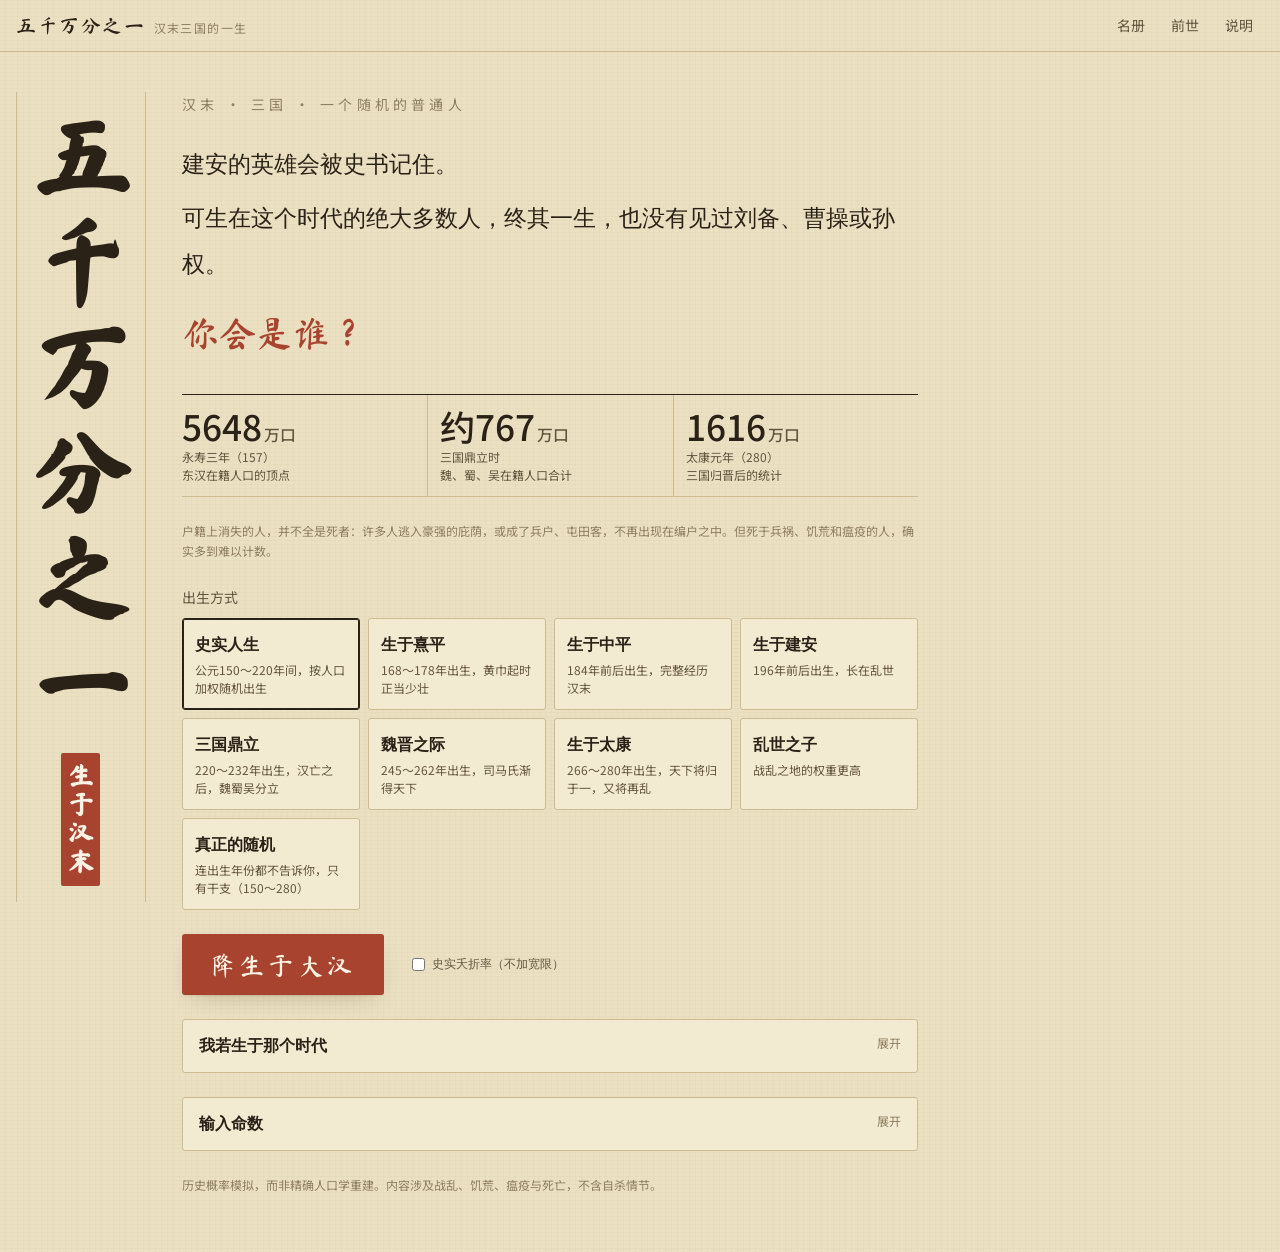
==== index.html @ 85d865e9 "Chronicle reads top-to-bottom with newest at the bottom and auto-follow; toggle for newest-on-top Co" ====
<!doctype html>
<html lang="zh-CN">
<head>
<meta charset="utf-8">
<meta name="viewport" content="width=device-width, initial-scale=1, viewport-fit=cover">
<title>五千万分之一</title>
<meta name="claude:viewport-fit-sides" content="cover">
<meta name="description" content="五千万分之一：随机降生为汉末三国时代的一个普通人，看完你的一生。">
<link rel="preconnect" href="https://fonts.googleapis.com">
<link rel="preconnect" href="https://fonts.gstatic.com" crossorigin>
<link rel="stylesheet" href="https://fonts.googleapis.com/css2?family=Ma+Shan+Zheng&family=Noto+Sans+SC:wght@400;500;700&family=Noto+Serif+SC:wght@400;600;700&display=swap">
<link rel="stylesheet" href="css/style.css">
</head>
<body>
<!--BODY-->
<header class="topbar">
  <div class="wrap">
    <button class="brand" id="btn-home" type="button">五千万分之一<small>汉末三国的一生</small></button>
    <nav class="nav" aria-label="页面">
      <button type="button" id="btn-codex">名册</button>
      <button type="button" id="btn-lives">前世</button>
      <button type="button" id="btn-about">说明</button>
    </nav>
  </div>
</header>

<main>
  <!-- 开篇 -->
  <section class="screen" id="intro">
    <div class="wrap hero">
      <h1 class="scroll-title">五千万分之一<span class="seal">生于汉末</span></h1>
      <div class="hero-body">
        <p class="kicker">汉末 · 三国 · 一个随机的普通人</p>
        <div class="lede">
          <p>建安的英雄会被史书记住。</p>
          <p>可生在这个时代的绝大多数人，终其一生，也没有见过刘备、曹操或孙权。</p>
          <p class="q">你会是谁？</p>
        </div>

        <div class="census" aria-label="户口记录">
          <div><b class="num">5648<small>万口</small></b><span>永寿三年（157）<br>东汉在籍人口的顶点</span></div>
          <div><b class="num">约767<small>万口</small></b><span>三国鼎立时<br>魏、蜀、吴在籍人口合计</span></div>
          <div><b class="num">1616<small>万口</small></b><span>太康元年（280）<br>三国归晋后的统计</span></div>
        </div>
        <p class="footnote">户籍上消失的人，并不全是死者：许多人逃入豪强的庇荫，或成了兵户、屯田客，不再出现在编户之中。但死于兵祸、饥荒和瘟疫的人，确实多到难以计数。</p>

        <fieldset class="modes" id="modes">
          <legend>出生方式</legend>
          <label class="mode"><input type="radio" name="mode" value="history" checked><b>史实人生</b><span>公元150～220年间，按人口加权随机出生</span></label>
          <label class="mode"><input type="radio" name="mode" value="xiping"><b>生于熹平</b><span>168～178年出生，黄巾起时正当少壮</span></label>
          <label class="mode"><input type="radio" name="mode" value="zhongping"><b>生于中平</b><span>184年前后出生，完整经历汉末</span></label>
          <label class="mode"><input type="radio" name="mode" value="jianan"><b>生于建安</b><span>196年前后出生，长在乱世</span></label>
          <label class="mode"><input type="radio" name="mode" value="sanguo"><b>三国鼎立</b><span>220～232年出生，汉亡之后，魏蜀吴分立</span></label>
          <label class="mode"><input type="radio" name="mode" value="weijin"><b>魏晋之际</b><span>245～262年出生，司马氏渐得天下</span></label>
          <label class="mode"><input type="radio" name="mode" value="taikang"><b>生于太康</b><span>266～280年出生，天下将归于一，又将再乱</span></label>
          <label class="mode"><input type="radio" name="mode" value="chaos"><b>乱世之子</b><span>战乱之地的权重更高</span></label>
          <label class="mode"><input type="radio" name="mode" value="blind"><b>真正的随机</b><span>连出生年份都不告诉你，只有干支（150～280）</span></label>
        </fieldset>

        <div class="actions">
          <button class="btn-seal" id="btn-born" type="button">降生于大汉</button>
          <span class="ledger-strip" id="intro-ledger"></span>
          <label class="focus-chk" title="不勾选时，你本人在幼年会多一些运气；同时辰的其他人、你的家人与统计数字仍按史实"><input type="checkbox" id="harsh"> 史实夭折率（不加宽限）</label>
        </div>

        <details class="panel" id="mirror">
          <summary>我若生于那个时代</summary>
          <div class="inner">
            <p class="footnote">填写你现代的出生条件，生成一个"东汉等价出生条件"。在东汉，能读书识字的人不足一成；家境与学历越高，越可能落在士族或县吏之家，但并无保证。</p>
            <form id="mirror-form" class="form-grid">
              <label class="field">性别
                <select id="m-sex"><option value="M">男</option><option value="F">女</option></select>
              </label>
              <label class="field">出生地区
                <select id="m-prov"></select>
              </label>
              <label class="field">家庭经济
                <select id="m-tier"><option value="0">困难</option><option value="1" selected>普通</option><option value="2">小康</option><option value="3">富裕</option></select>
              </label>
              <label class="field">受教育程度
                <select id="m-edu"><option value="none">未上学</option><option value="basic">初中及以下</option><option value="high">高中</option><option value="college" selected>大学</option><option value="grad">研究生</option></select>
              </label>
              <label class="field">想降生的年代
                <select id="m-era"><option value="history" selected>随史实（150～220）</option><option value="xiping">熹平（168～178）</option><option value="zhongping">中平（182～186）</option><option value="jianan">建安（194～198）</option><option value="sanguo">三国鼎立（220～232）</option><option value="weijin">魏晋之际（245～262）</option><option value="taikang">太康（266～280）</option></select>
              </label>
              <label class="field">现在的职业方向
                <select id="m-job"><option value="" selected>不填 / 学生</option><option value="army">军人、警察、保安</option><option value="civil">公务员、事业单位</option><option value="edu">教师、科研</option><option value="med">医护</option><option value="biz">经商、销售</option><option value="craft">工程、技术、手艺</option><option value="farm">农业、体力劳动</option><option value="art">文艺、设计</option></select>
              </label>
              <label class="field">性子
                <select id="m-temper"><option value="" selected>说不清</option><option value="out">外向、爱热闹</option><option value="in">内向、好静</option><option value="cau">谨慎、怕事</option><option value="bold">胆大、爱冒险</option></select>
              </label>
              <label class="field">身体
                <select id="m-body"><option value="12">结实，很少生病</option><option value="0" selected>一般</option><option value="-12">体弱多病</option></select>
              </label>
            </form>
            <p class="footnote">职业与性子只改变天资、性情的倾向和出身的权重；想去从军的，在东汉更容易落在兵户、或者成年后选择「投军从戎」。</p>
            <div class="actions"><button class="btn primary" id="btn-mirror" type="button">以此降生</button></div>
          </div>
        </details>

        <details class="panel" id="seed-panel">
          <summary>输入命数</summary>
          <div class="inner">
            <p class="footnote">每一世都有一个命数。同一命数，同样的出身；但你的选择不同，人生便会不同。</p>
            <div class="actions">
              <label class="field" style="flex:1 1 12rem">命数<input type="text" id="seed-input" placeholder="例如 H-1K3X9Q" autocomplete="off" spellcheck="false"></label>
              <button class="btn" id="btn-seed" type="button">按此命数降生</button>
            </div>
          </div>
        </details>

        <p class="footnote">历史概率模拟，而非精确人口学重建。内容涉及战乱、饥荒、瘟疫与死亡，不含自杀情节。</p>
      </div>
    </div>
  </section>

  <!-- 降生 -->
  <section class="screen" id="birth" hidden>
    <div class="wrap birth">
      <div class="birth-head" id="birth-main"></div>
      <div class="birth-side">
        <div>
          <h2 class="sect-title">初生<em>属性</em></h2>
          <div class="attrs" id="birth-attrs"></div>
        </div>
        <div>
          <h2 class="sect-title">同一时辰<em>另有三人降生</em></h2>
          <div class="comps" id="birth-comps"></div>
        </div>
        <div class="actions">
          <button class="btn-seal" id="btn-start" type="button">开始这一生</button>
          <div class="seg" role="radiogroup" aria-label="速度" id="speed-birth"></div>
        </div>
      </div>
    </div>
  </section>

  <!-- 人生 -->
  <section class="screen" id="life" hidden style="padding-top:0">
    <div class="hud">
      <div class="wrap">
        <div class="hud-row">
          <div class="hud-era"><b id="hud-era">—</b><span id="hud-sub"></span></div>
          <div class="hud-age"><span class="hud-name" id="hud-name"></span><b id="hud-age">0</b> 岁</div>
          <div class="hud-meta"><span id="hud-place"></span><span class="chip" id="hud-ctrl"><i></i><span></span></span><span class="num" id="hud-days"></span></div>
          <div class="controls">
            <button class="icon-btn" id="btn-play" type="button" aria-label="暂停"><svg viewBox="0 0 14 14" aria-hidden="true"><rect x="2" y="1" width="3.5" height="12"/><rect x="8.5" y="1" width="3.5" height="12"/></svg></button>
            <div class="seg" role="radiogroup" aria-label="速度" id="speed-hud"></div>
            <button class="btn" id="btn-skip" type="button">直接看结局</button>
          </div>
        </div>
        <div class="focus-row" id="focus-row">
          <label class="focus-sel" for="focus-select">眼下所重</label>
          <select id="focus-select"></select>
          <label class="focus-chk"><input type="checkbox" id="focus-auto" checked> 让系统决定</label>
          <p class="focus-why" id="focus-why"></p>
          <div class="focus-actions">
            <button class="btn" id="btn-spend" type="button">谋划与支用</button>
            <label class="focus-chk" title="开启后，每年按你的性情、眼下所重和家境，自动花掉一部分余财：添置、读书、交游、置产、打点仕途……"><input type="checkbox" id="auto-spend"> 自动支用</label>
            <label class="focus-chk" title="开启后，逃难、婚事、借债等大事也由系统替你决定"><input type="checkbox" id="auto-choice"> 大事也交给命运</label>
          </div>
        </div>
        <div class="season" id="season" aria-hidden="true"><span>春</span><span>夏</span><span>秋</span><span>冬</span></div>
      </div>
    </div>
    <div class="wrap">
      <div class="ticker" id="ticker"><b>史书上的这一年</b><p></p></div>
      <div class="tabs" role="tablist" id="tabs">
        <button type="button" role="tab" data-tab="chron" aria-selected="true">编年</button>
        <button type="button" role="tab" data-tab="reg" aria-selected="false">户籍</button>
        <button type="button" role="tab" data-tab="side" aria-selected="false">舆图</button>
        <button type="button" role="tab" data-tab="hanji" aria-selected="false">汉纪</button>
      </div>
      <div class="life-grid" id="life-grid" data-tab="chron">
        <aside class="pane reg" aria-label="户籍">
          <div>
            <h2 class="sect-title">户籍<em>按虚岁</em></h2>
            <div class="slips" id="slips"></div>
            <p class="slip-note">大男、大女：十五岁以上；使男、使女：七至十四岁；未使：七岁以下。仿走马楼吴简户籍格式。</p>
          </div>
          <div>
            <h2 class="sect-title">属性</h2>
            <div class="attrs" id="attrs"></div>
          </div>
          <dl class="status" id="status"></dl>
          <div>
            <h2 class="sect-title">此地法令<em id="laws-ruler"></em></h2>
            <ul class="laws" id="laws"></ul>
          </div>
          <div>
            <h2 class="sect-title">家计<em id="eco-head"></em></h2>
            <dl class="status eco" id="eco"></dl>
            <details class="eco-more"><summary>详情</summary><div id="eco-detail"></div></details>
          </div>
          <div>
            <h2 class="sect-title">亲人</h2>
            <ul class="family" id="family"></ul>
          </div>
          <div>
            <h2 class="sect-title">故交</h2>
            <ul class="family" id="friends"></ul>
          </div>
        </aside>
        <section class="pane chron-pane" aria-label="编年">
          <div class="chron-tools"><span>编年</span><button type="button" class="ghost" id="chron-order" title="切换编年的排列方向">最新在下 ⇅</button></div>
          <div class="chron" id="chron" aria-live="polite"></div>
        </section>
        <aside class="pane side" aria-label="舆图">
          <div>
            <h2 class="sect-title">舆图<em id="map-year"></em></h2>
            <div class="map-wrap" id="map-wrap"></div>
            <div class="legend" id="map-legend"></div>
            <p class="pop-note" id="pop-note"></p>
          </div>
          <div>
            <h2 class="sect-title">本郡情形<em id="reg-name"></em></h2>
            <dl class="status reg" id="reg"></dl>
            <p class="reg-note" id="reg-note"></p>
          </div>
          <div>
            <h2 class="sect-title">同一时辰降生的另外三人</h2>
            <div class="comps" id="comps"></div>
          </div>
        </aside>
      </div>
      <section class="hanji" id="hanji" aria-label="汉纪">
        <h2 class="sect-title">汉纪<em>一格一年</em></h2>
        <div class="hanji-scroll" id="hanji-scroll"></div>
        <div class="legend" id="hanji-legend"></div>
        <p class="hj-tip" id="hanji-tip"></p>
      </section>
    </div>
  </section>

  <!-- 终章 -->
  <section class="screen" id="end" hidden>
    <div class="wrap">
      <div class="end-grid">
        <div class="end-main" style="display:flex;flex-direction:column;gap:var(--s-5);min-width:0">
          <div class="stele" id="stele"></div>
          <div class="achs" id="achs"></div>
          <div class="afterword" id="afterword"></div>
          <div>
            <h2 class="sect-title">一生所历</h2>
            <div class="tiles" id="end-tiles"></div>
          </div>
          <div id="end-echo-wrap" hidden>
            <h2 class="sect-title">人生的回响<em>年轻时的选择，多年后回来找你</em></h2>
            <ul class="echoes" id="end-echo"></ul>
          </div>
          <div>
            <h2 class="sect-title">家人<em id="family-sum"></em></h2>
            <div class="lineage" id="lineage"></div>
            <div class="end-family" id="end-family"></div>
          </div>
          <div>
            <h2 class="sect-title">故交<em id="friends-sum"></em></h2>
            <div class="end-family" id="end-friends"></div>
          </div>
          <div>
            <h2 class="sect-title">与你同一时辰降生的人</h2>
            <div class="comps" id="end-comps"></div>
          </div>
        </div>
        <div class="end-side">
          <p class="verdict" id="verdict"></p>
          <div>
            <h2 class="sect-title">生存曲线<em>每个年龄仍然活着的比例</em></h2>
            <div class="key"><span><i class="han"></i>生于汉末（本模拟）</span><span><i class="mod"></i>现代中国（近似参考）</span></div>
            <div class="chart-box" id="surv"></div>
            <details><summary class="footnote">查看数据</summary><div id="surv-table"></div></details>
          </div>
          <div>
            <h2 class="sect-title">同时代的人死于什么</h2>
            <div class="causes" id="causes"></div>
          </div>
        </div>
      </div>
      <section class="hanji" id="end-hanji-wrap">
        <h2 class="sect-title">汉纪<em>一格一年</em></h2>
        <div class="hanji-scroll" id="end-hanji"></div>
        <div class="legend" id="end-hanji-legend"></div>
        <p class="hj-tip" id="end-hanji-tip"></p>
      </section>
      <div class="end-actions">
        <button class="btn-seal" id="btn-again" type="button">再入轮回</button>
        <button class="btn primary" id="btn-heir" type="button" hidden>以子孙之身继续</button>
        <button class="btn" id="btn-copy" type="button">复制墓志</button>
        <button class="btn" id="btn-back" type="button">回到开篇</button>
        <span class="seed-code" id="seed-code"></span>
      </div>
      <details class="panel full-chron" id="full-chron">
        <summary>完整编年</summary>
        <div class="inner"><div class="chron" id="end-chron"></div></div>
      </details>
    </div>
  </section>
</main>

<dialog id="dlg-codex" aria-labelledby="codex-h">
  <div class="dlg-head"><h2 id="codex-h">名册</h2><button class="ghost" type="button" data-close>关闭</button></div>
  <div class="dlg-body"><p class="footnote" id="codex-sum"></p><div class="codex" id="codex"></div></div>
</dialog>
<dialog id="dlg-lives" aria-labelledby="lives-h">
  <div class="dlg-head"><h2 id="lives-h">前世</h2><button class="ghost" type="button" data-close>关闭</button></div>
  <div class="dlg-body"><p class="footnote" id="lives-sum"></p><ul class="lives" id="lives"></ul></div>
</dialog>
<dialog id="dlg-spend" aria-labelledby="spend-h">
  <div class="dlg-head"><h2 id="spend-h">谋划与支用</h2><button class="ghost" type="button" data-close>关闭</button></div>
  <div class="dlg-body"><p class="spend-room" id="spend-room"></p><div id="spend-list"></div><p class="footnote">口粮、衣物、赋税这些必要的开销每年自动结算；这里只能动用结余下来的钱。价格以"钱值"计：钱币、布帛、谷物折算成钱后的总数。</p></div>
</dialog>
<dialog id="dlg-about" aria-labelledby="about-h">
  <div class="dlg-head"><h2 id="about-h">说明</h2><button class="ghost" type="button" data-close>关闭</button></div>
  <div class="dlg-body">
    <p>你会随机降生为东汉末年到西晋末年之间的一个普通人，模拟的年代写到公元 350 年为止。出生地按《续汉书·郡国志》所载各郡人口加权抽取，再随战乱、逃亡与迁徙逐年修正；身份阶层、家境、亲属和寿命都按概率生成。</p>
    <p>历史事件不是剧情，而是"天气"：它们按年份和地区改变战乱、饥荒、疫病、迁徙与征兵的风险。远方的大事，往往要过一两年才以传闻的形式传到你耳中。</p>
    <p>偶尔你需要做出选择：逃难还是留守，应募还是回家，答应还是再等等。选择会改变概率，但不会决定结果。历史人物会出现，但概率很低；出身越高、做了官、识字或有名声的人，越可能遇见他们，有些人物也只有士人才见得到。</p>
    <p>五项属性：体魄（疾病、饥荒、战争中的存活）、家业（土地、粮食、抗风险）、才学（识字、入仕）、人望（宗族、乡里、婚姻）、名声（中年后才可能出现）。此外还有看不见的性情与天资：幼时的一两个瞬间会悄悄塑造它们，天资要靠日后的行为才会显露。</p>
    <p>「眼下所重」是这个人这一阶段把心力放在哪里。默认由系统按年龄、性情、家境、身份、眼前的难处和过去的习惯来判断；你可以拨一下方向，但人不一定全听你的。</p>
    <p>家计每年自动结算：田收、纺织、佣作、俸禄，减去口粮、衣物、盐铁、赋税（汉之算赋口钱更赋、曹魏户调、西晋户调式），剩下的才是"岁余"。入不敷出就动用积蓄，积蓄用尽就欠债；债务压身时，才会让你做真正的大决定。家产、家中余财和你自己的私蓄是分开的——成了户主，才能动用家里的钱。</p>
    <p>出身决定了一个人能走多远：世家大族的子弟有门第、联姻和门生故吏，也要在董卓、袁曹、高平陵这样的关头站队；寒门的天资，往往只换得一个书佐、一个匠籍。女子不能出仕从军，多半不得读书，要面对婆家、"七出"和守寡后的田产。南方多稻、多瘴疠、信巫鬼，北方多粟麦、多兵祸、近胡骑。</p>
    <p>汉末大约每三四个孩子里，就有一个活不过五岁。为了让你能看到一生，默认给你本人在幼年留了些"宽限"；你的兄弟姐妹、子女、同一时辰降生的其他人和结局里的统计，仍按史实。想体验原本的残酷，可以在开篇勾选"史实夭折率"。</p>
    <p><b>这是历史概率模拟，而非精确人口学重建。</b>三国时代没有完整的人口统计，许多数值是依据史料所作的估计。</p>
    <ul class="sources">
      <li>《后汉书》《续汉书·郡国志》（永和五年郡国户口）</li>
      <li>《三国志》及裴松之注</li>
      <li>《晋书》（地理志、食货志、宣帝纪等）</li>
      <li>长沙走马楼三国吴简（户籍简格式）</li>
      <li>葛剑雄《中国人口史》等现代研究（人口估算的数量级）</li>
    </ul>
    <p class="footnote">记录（前世与名册）只保存在你的浏览器里。</p>
  </div>
</dialog>
<!--/BODY-->
<script src="js/data.js"></script>
<script src="js/history.js"></script>
<script src="js/choices.js"></script>
<script src="js/hardship.js"></script>
<script src="js/laws.js"></script>
<script src="js/region.js"></script>
<script src="js/engine.js"></script>
<script src="js/ui.js"></script>
</body>
</html>
---- css/style.css ----
/* 五千万分之一
 * 版式：开篇为竖排卷轴标题；人生页为"户籍简 | 编年 | 舆图"三栏，下接"汉纪·一格一年"；窄屏改为分页签。
 */
:root {
  /* 帛书昏黄（浅色） */
  --silk: #ebe0c2;
  --silk-2: #f3ead2;
  --silk-3: #e2d5b2;
  --ink: #2b2217;
  --ink-2: #63553f;
  --ink-3: #8f7f62;
  --rule: #cdbb92;
  --cinnabar: #a8432f;
  --cinnabar-ink: #fbf3e4;
  --azurite: #2b62a8;
  --bamboo: #d8c189;
  --bamboo-edge: #b39857;
  --bamboo-ink: #2a2014;
  --f-han: #c08a1e;
  --f-wei: #2b62a8;
  --f-shu: #1f8a6a;
  --f-wu: #c4502a;
  --f-jin: #7a52b0;
  --f-other: #8c7a5c;
  --c-normal: #cfbd90;
  --c-hard: #7d6c50;
  --shadow: 0 1px 0 rgba(60, 40, 10, .08), 0 8px 24px -12px rgba(60, 40, 10, .35);

  --font-display: "Ma Shan Zheng", "STKaiti", "KaiTi", "Kaiti SC", serif;
  --font-body: "Noto Serif SC", "Songti SC", "STSong", "SimSun", serif;
  --font-ui: "Noto Sans SC", "PingFang SC", "Microsoft YaHei", sans-serif;

  --s-1: 4px; --s-2: 8px; --s-3: 12px; --s-4: 16px; --s-5: 24px; --s-6: 36px; --s-7: 56px;
  --t-xs: .75rem; --t-sm: .875rem; --t-md: 1rem; --t-lg: 1.25rem; --t-xl: 1.75rem; --t-2xl: 2.5rem; --t-3xl: 4rem;
}
@media (prefers-color-scheme: dark) {
  :root:not([data-theme="light"]) {
    --silk: #16120d; --silk-2: #201a13; --silk-3: #2a2219; --ink: #ece2c8; --ink-2: #b3a486; --ink-3: #847659; --rule: #3d3226;
    --cinnabar: #d0664a; --cinnabar-ink: #1a0f0a; --azurite: #5a88cc; --bamboo: #bea873; --bamboo-edge: #8a7243; --bamboo-ink: #22190e;
    --f-han: #b88a2c; --f-wei: #4c7cc2; --f-shu: #2c9272; --f-wu: #c95a38; --f-jin: #8a6bc4; --f-other: #7d705c;
    --c-normal: #4a3e2d; --c-hard: #9c8a68; --shadow: 0 1px 0 rgba(0, 0, 0, .3), 0 10px 30px -14px rgba(0, 0, 0, .8);
    color-scheme: dark;
  }
}
:root[data-theme="dark"] {
  --silk: #16120d; --silk-2: #201a13; --silk-3: #2a2219; --ink: #ece2c8; --ink-2: #b3a486; --ink-3: #847659; --rule: #3d3226;
  --cinnabar: #d0664a; --cinnabar-ink: #1a0f0a; --azurite: #5a88cc; --bamboo: #bea873; --bamboo-edge: #8a7243; --bamboo-ink: #22190e;
  --f-han: #b88a2c; --f-wei: #4c7cc2; --f-shu: #2c9272; --f-wu: #c95a38; --f-jin: #8a6bc4; --f-other: #7d705c;
  --c-normal: #4a3e2d; --c-hard: #9c8a68; --shadow: 0 1px 0 rgba(0, 0, 0, .3), 0 10px 30px -14px rgba(0, 0, 0, .8);
  color-scheme: dark;
}

* { box-sizing: border-box; }
html, body { min-height: 100%; }
body {
  margin: 0;
  background: var(--silk);
  color: var(--ink);
  font-family: var(--font-body);
  font-size: var(--t-md);
  line-height: 1.75;
  -webkit-font-smoothing: antialiased;
  background-image:
    repeating-linear-gradient(0deg, transparent 0 3px, color-mix(in srgb, var(--ink) 2.5%, transparent) 3px 4px),
    repeating-linear-gradient(90deg, transparent 0 5px, color-mix(in srgb, var(--ink) 1.8%, transparent) 5px 6px);
}
button, input, select { font: inherit; color: inherit; }
button { cursor: pointer; }
:focus-visible { outline: 2px solid var(--azurite); outline-offset: 2px; }
h1, h2, h3 { text-wrap: balance; font-weight: 700; margin: 0; }
p { margin: 0; }
.num { font-variant-numeric: tabular-nums; font-family: var(--font-ui); }

.wrap {
  max-width: 1480px; margin: 0 auto;
  padding-left: max(16px, env(safe-area-inset-left, 0px));
  padding-right: max(16px, env(safe-area-inset-right, 0px));
}

/* ---------- 顶栏 ---------- */
.topbar { border-bottom: 1px solid var(--rule); }
.topbar .wrap { display: flex; align-items: center; justify-content: space-between; gap: var(--s-3); padding-block: var(--s-2); flex-wrap: wrap; }
.brand { font-family: var(--font-display); font-size: var(--t-lg); letter-spacing: .08em; background: none; border: 0; padding: 0; }
.brand small { font-family: var(--font-ui); font-size: var(--t-xs); color: var(--ink-3); letter-spacing: .12em; margin-left: var(--s-2); }
.nav { display: flex; gap: var(--s-1); flex-wrap: wrap; }
.nav button, .ghost {
  font-family: var(--font-ui); font-size: var(--t-sm); background: none; border: 1px solid transparent; border-radius: 3px; padding: 4px 10px; color: var(--ink-2);
}
.nav button:hover, .ghost:hover { border-color: var(--rule); color: var(--ink); }

.screen { padding-block: var(--s-5) var(--s-7); }

/* ---------- 开篇 ---------- */
.hero { display: grid; grid-template-columns: auto minmax(0, 1fr); gap: var(--s-6); align-items: start; padding-top: var(--s-4); }
.scroll-title {
  writing-mode: vertical-rl; font-family: var(--font-display); font-size: clamp(3rem, 9vw, 6.2rem); line-height: 1.05; letter-spacing: .06em;
  padding: var(--s-4) var(--s-3); border-left: 1px solid var(--rule); border-right: 1px solid var(--rule); color: var(--ink); margin: 0;
}
.scroll-title .seal { display: inline-block; writing-mode: vertical-rl; font-size: .26em; line-height: 1.2; background: var(--cinnabar); color: var(--cinnabar-ink); padding: .35em .15em; margin-top: .6em; border-radius: 2px; letter-spacing: .1em; }
.hero-body { display: flex; flex-direction: column; gap: var(--s-5); min-width: 0; max-width: 46rem; }
.kicker { font-family: var(--font-ui); font-size: var(--t-sm); letter-spacing: .3em; color: var(--ink-3); }
.lede { font-size: clamp(1.15rem, 2.4vw, 1.45rem); line-height: 2; }
.lede p + p { margin-top: var(--s-2); }
.lede .q { font-family: var(--font-display); font-size: 1.6em; color: var(--cinnabar); }

.census { display: grid; grid-template-columns: repeat(3, minmax(0, 1fr)); gap: 0; border-top: 1px solid var(--ink); border-bottom: 1px solid var(--rule); }
.census div { padding: var(--s-3) var(--s-3) var(--s-3) 0; display: flex; flex-direction: column; gap: 2px; }
.census div + div { padding-left: var(--s-3); border-left: 1px solid var(--rule); }
.census b { font-family: var(--font-ui); font-size: clamp(1.5rem, 3.6vw, 2.2rem); font-weight: 500; font-variant-numeric: tabular-nums; line-height: 1.1; }
.census b small { font-size: .45em; margin-left: 2px; color: var(--ink-2); }
.census span { font-size: var(--t-xs); color: var(--ink-2); font-family: var(--font-ui); line-height: 1.5; }
.footnote { font-size: var(--t-xs); color: var(--ink-3); font-family: var(--font-ui); line-height: 1.7; }

.modes { display: grid; grid-template-columns: repeat(auto-fit, minmax(9.5rem, 1fr)); gap: var(--s-2); border: 0; padding: 0; margin: 0; }
.modes legend { font-family: var(--font-ui); font-size: var(--t-sm); color: var(--ink-2); margin-bottom: var(--s-2); padding: 0; }
.mode { position: relative; display: flex; flex-direction: column; gap: 2px; padding: var(--s-3); border: 1px solid var(--rule); border-radius: 3px; background: var(--silk-2); cursor: pointer; min-width: 0; }
.mode input { position: absolute; opacity: 0; pointer-events: none; }
.mode b { font-size: var(--t-md); }
.mode span { font-size: var(--t-xs); color: var(--ink-2); font-family: var(--font-ui); line-height: 1.5; }
.mode:has(input:checked) { border-color: var(--ink); box-shadow: inset 0 0 0 1px var(--ink); }
.mode:has(input:focus-visible) { outline: 2px solid var(--azurite); outline-offset: 2px; }

.actions { display: flex; flex-wrap: wrap; gap: var(--s-3); align-items: center; }
.btn-seal {
  font-family: var(--font-display); font-size: 1.6rem; letter-spacing: .12em; padding: .35em 1.1em .3em; border: 0; border-radius: 3px;
  background: var(--cinnabar); color: var(--cinnabar-ink); box-shadow: var(--shadow); transition: transform .15s ease;
}
.btn-seal:hover { transform: translateY(-1px); }
.btn-seal:active { transform: translateY(1px); }
.btn { font-family: var(--font-ui); font-size: var(--t-sm); padding: 6px 14px; border: 1px solid var(--ink-2); border-radius: 3px; background: var(--silk-2); }
.btn:hover { background: var(--silk-3); }
.btn.primary { background: var(--ink); color: var(--silk); border-color: var(--ink); }

details.panel { border: 1px solid var(--rule); border-radius: 3px; background: var(--silk-2); }
details.panel > summary { cursor: pointer; padding: var(--s-3) var(--s-4); font-weight: 600; list-style: none; display: flex; justify-content: space-between; gap: var(--s-3); }
details.panel > summary::-webkit-details-marker { display: none; }
details.panel > summary::after { content: "展开"; font-family: var(--font-ui); font-size: var(--t-xs); color: var(--ink-3); font-weight: 400; }
details.panel[open] > summary::after { content: "收起"; }
details.panel > .inner { padding: 0 var(--s-4) var(--s-4); display: flex; flex-direction: column; gap: var(--s-3); }
.form-grid { display: grid; grid-template-columns: repeat(auto-fit, minmax(11rem, 1fr)); gap: var(--s-3); }
.field { display: flex; flex-direction: column; gap: 4px; font-family: var(--font-ui); font-size: var(--t-sm); color: var(--ink-2); min-width: 0; }
.field select, .field input[type="text"] { padding: 6px 8px; border: 1px solid var(--rule); border-radius: 3px; background: var(--silk); color: var(--ink); min-width: 0; }
.seg { display: inline-flex; border: 1px solid var(--rule); border-radius: 3px; overflow: hidden; }
.seg label, .seg button { padding: 4px 12px; font-family: var(--font-ui); font-size: var(--t-sm); cursor: pointer; background: none; border: 0; color: var(--ink-2); }
.seg label + label, .seg button + button { border-left: 1px solid var(--rule); }
.seg input { position: absolute; opacity: 0; pointer-events: none; }
.seg label:has(input:checked), .seg button[aria-pressed="true"] { background: var(--ink); color: var(--silk); }
.seg label:has(input:focus-visible) { outline: 2px solid var(--azurite); }

.ledger-strip { display: flex; flex-wrap: wrap; gap: var(--s-2) var(--s-4); font-family: var(--font-ui); font-size: var(--t-sm); color: var(--ink-2); }
.ledger-strip b { color: var(--ink); font-weight: 500; }

/* ---------- 降生卡 ---------- */
.birth { display: grid; grid-template-columns: minmax(0, 1.3fr) minmax(0, 1fr); gap: var(--s-6); align-items: start; }
.birth-head { display: flex; flex-direction: column; gap: var(--s-2); }
.era-big { font-family: var(--font-display); font-size: clamp(2.2rem, 6vw, 3.6rem); line-height: 1.1; }
.era-big small { font-family: var(--font-ui); font-size: .38em; color: var(--ink-2); margin-left: .4em; letter-spacing: .05em; }
.born-line { font-size: var(--t-xl); }
.facts { display: grid; grid-template-columns: auto minmax(0, 1fr); gap: 6px var(--s-4); margin: var(--s-4) 0 0; border-top: 1px solid var(--ink); padding-top: var(--s-3); }
.facts dt { font-family: var(--font-ui); font-size: var(--t-sm); color: var(--ink-2); letter-spacing: .1em; }
.facts dd { margin: 0; min-width: 0; }
.countdown { margin-top: var(--s-4); font-size: var(--t-lg); border-left: 3px solid var(--cinnabar); padding-left: var(--s-3); }
.mirror-note { font-size: var(--t-sm); color: var(--ink-2); background: var(--silk-2); border: 1px dashed var(--rule); padding: var(--s-3); border-radius: 3px; }
.fam-note { font-size: var(--t-sm); color: var(--ink-2); line-height: 1.75; margin: var(--s-3) 0; padding-left: var(--s-3); border-left: 2px solid var(--rule); }
.fam-note span { display: block; margin-top: 2px; color: var(--ink-3, var(--ink-2)); }
.birth-side { display: flex; flex-direction: column; gap: var(--s-4); min-width: 0; }
.sect-title { font-family: var(--font-ui); font-size: var(--t-xs); letter-spacing: .3em; color: var(--ink-3); border-bottom: 1px solid var(--rule); padding-bottom: 4px; display: flex; justify-content: space-between; gap: var(--s-2); }
.sect-title em { font-style: normal; letter-spacing: 0; }

/* 属性 */
.attrs { display: flex; flex-direction: column; gap: 6px; }
.attr { display: grid; grid-template-columns: 2.6em minmax(0, 1fr) 2.2em; gap: var(--s-2); align-items: center; font-family: var(--font-ui); font-size: var(--t-sm); }
.attr span:first-child { color: var(--ink-2); }
.bar { height: 6px; background: var(--silk-3); border-radius: 3px; overflow: hidden; position: relative; }
.bar i { position: absolute; inset: 0 auto 0 0; background: var(--ink-2); border-radius: 3px; transition: width .6s ease; }
.attr .v { text-align: right; font-variant-numeric: tabular-nums; }
.attr-note { font-family: var(--font-ui); font-size: var(--t-xs); color: var(--ink-3); }

/* ---------- 人生页 ---------- */
.hud {
  position: sticky; top: env(safe-area-inset-top, 0px); z-index: 5; background: var(--silk);
  border-bottom: 1px solid var(--ink); padding-block: var(--s-2);
}
.hud-row { display: flex; flex-wrap: wrap; align-items: center; gap: var(--s-2) var(--s-5); }
.hud-era { display: flex; align-items: baseline; gap: var(--s-2); min-width: 0; }
.hud-era b { font-family: var(--font-display); font-size: clamp(1.6rem, 4vw, 2.3rem); line-height: 1; font-weight: 400; }
.hud-era span { font-family: var(--font-ui); font-size: var(--t-sm); color: var(--ink-2); }
.hud-age { font-family: var(--font-ui); }
.hud-age b { font-size: var(--t-xl); font-weight: 500; font-variant-numeric: tabular-nums; }
.hud-meta { display: flex; flex-wrap: wrap; gap: var(--s-1) var(--s-3); font-family: var(--font-ui); font-size: var(--t-sm); color: var(--ink-2); align-items: center; }
.chip { display: inline-flex; align-items: center; gap: 6px; padding: 1px 8px 1px 6px; border: 1px solid var(--rule); border-radius: 999px; font-family: var(--font-ui); font-size: var(--t-xs); color: var(--ink); background: var(--silk-2); white-space: nowrap; }
.chip i { width: 8px; height: 8px; border-radius: 2px; background: var(--f-other); }
.g-han { --g: var(--f-han); } .g-wei { --g: var(--f-wei); } .g-shu { --g: var(--f-shu); } .g-wu { --g: var(--f-wu); } .g-jin { --g: var(--f-jin); } .g-other { --g: var(--f-other); }
.chip[class*="g-"] i { background: var(--g); }
.controls { margin-left: auto; display: flex; gap: var(--s-2); align-items: center; flex-wrap: wrap; }
.icon-btn { width: 34px; height: 30px; display: inline-grid; place-items: center; border: 1px solid var(--ink-2); border-radius: 3px; background: var(--silk-2); }
.icon-btn svg { width: 14px; height: 14px; fill: var(--ink); }
.season { display: grid; grid-template-columns: repeat(4, 1fr); gap: 3px; margin-top: var(--s-2); }
.season span { position: relative; height: 18px; font-family: var(--font-ui); font-size: 11px; color: var(--ink-3); border-top: 2px solid var(--rule); padding-top: 1px; }
.season span::before { content: ""; position: absolute; left: 0; top: -2px; height: 2px; width: var(--p, 0%); background: var(--ink); }
.season span.on { color: var(--ink); }
.ticker { display: flex; gap: var(--s-3); padding-block: var(--s-2); border-bottom: 1px solid var(--rule); font-size: var(--t-sm); color: var(--ink-2); min-height: 2.6em; align-items: baseline; }
.ticker b { font-family: var(--font-ui); font-size: var(--t-xs); letter-spacing: .2em; color: var(--ink-3); white-space: nowrap; font-weight: 500; }
.ticker p { min-width: 0; }

.tabs { display: none; }
.life-grid { display: grid; grid-template-columns: 15.5rem minmax(0, 1fr) 19.5rem; gap: var(--s-5); padding-top: var(--s-4); align-items: start; }
.pane { min-width: 0; display: flex; flex-direction: column; gap: var(--s-5); }
.pane.reg > div, .pane.side > div { min-width: 0; }
.slips.tribal::before, .slips.tribal::after { display: none; }
.pane.side, .pane.reg { position: sticky; top: calc(env(safe-area-inset-top, 0px) + 12rem); max-height: calc(100vh - 13rem); overflow: auto; scrollbar-width: thin; padding-bottom: var(--s-3); }

/* 户籍简 */
.slips { display: flex; flex-direction: row-reverse; gap: 5px; overflow-x: auto; padding: 10px 2px 12px; position: relative; justify-content: flex-start; }
.slips::before, .slips::after { content: ""; position: absolute; left: 0; right: 0; height: 2px; background: color-mix(in srgb, var(--bamboo-edge) 70%, var(--ink)); opacity: .55; }
.slips::before { top: 34px; } .slips::after { bottom: 40px; }
.slip {
  writing-mode: vertical-rl; flex: 0 0 auto; width: 30px; min-height: 13.5rem; padding: 10px 0; text-align: start;
  background: linear-gradient(90deg, var(--bamboo-edge), var(--bamboo) 18%, var(--bamboo) 82%, var(--bamboo-edge));
  color: var(--bamboo-ink); font-family: var(--font-body); font-size: 13px; line-height: 30px; letter-spacing: .08em; border-radius: 2px; position: relative;
}
.slip.me::after { content: ""; position: absolute; left: 50%; bottom: 6px; width: 7px; height: 7px; margin-left: -3.5px; background: var(--cinnabar); border-radius: 1px; }
.slip-note { font-family: var(--font-ui); font-size: var(--t-xs); color: var(--ink-3); line-height: 1.6; }
.tribal-note { padding: var(--s-3); border: 1px dashed var(--rule); font-size: var(--t-sm); color: var(--ink-2); border-radius: 3px; }

.status { display: grid; grid-template-columns: auto minmax(0, 1fr); gap: 2px var(--s-3); font-family: var(--font-ui); font-size: var(--t-sm); }
.status dt { color: var(--ink-3); }
.status dd { margin: 0; }
.family { list-style: none; margin: 0; padding: 0; display: flex; flex-direction: column; font-family: var(--font-ui); font-size: var(--t-sm); }
.family li { display: grid; grid-template-columns: 3.2em minmax(0, 1fr) auto; gap: var(--s-2); padding: 4px 0; border-bottom: 1px dotted var(--rule); }
.family li .r { color: var(--ink-3); }
.family li.dead { color: var(--ink-3); }
.family li.dead .n { text-decoration: line-through; text-decoration-color: var(--cinnabar); }
.family li .s { font-size: var(--t-xs); color: var(--ink-3); text-align: right; white-space: nowrap; }
.family li.dead .s { color: var(--cinnabar); }

/* 编年 */
.chron-pane { background: var(--silk-2); border: 1px solid var(--rule); border-radius: 4px; padding: var(--s-4) var(--s-5) var(--s-5); box-shadow: var(--shadow); }
.chron { display: flex; flex-direction: column; gap: 0; min-width: 0; }
/* 编年自成一个滚动区：新事在下、自动跟随，往上翻可回看 */
#life .chron-pane .chron { max-height: calc(100vh - 230px); min-height: 260px; overflow-y: auto; overscroll-behavior: contain; padding-right: var(--s-2); scroll-behavior: auto; }
.chron-tools { display: flex; justify-content: space-between; align-items: center; margin-bottom: var(--s-3); padding-bottom: var(--s-2); border-bottom: 1px solid var(--rule); font-size: .85rem; color: var(--ink-3, #6b5b45); letter-spacing: .2em; }
.chron-tools button { font-size: .8rem; letter-spacing: .05em; padding: 2px 8px; }
.chron > * + * { border-top: 1px dashed var(--rule); padding-top: var(--s-4); margin-top: var(--s-4); }
.yr { display: grid; grid-template-columns: 6.8rem minmax(0, 1fr); gap: var(--s-5); animation: rise .5s ease both; }
.yr-head { text-align: right; padding-top: 2px; border-right: 1px solid var(--rule); padding-right: var(--s-3); }
.yr-head b { display: block; font-family: var(--font-display); font-size: 1.28rem; line-height: 1.3; font-weight: 400; white-space: nowrap; }
.yr-head span { display: block; font-family: var(--font-ui); font-size: var(--t-xs); color: var(--ink-3); line-height: 1.6; }
.yr ol { list-style: none; margin: 0; padding: 0; display: flex; flex-direction: column; gap: 8px; min-width: 0; }
.e { position: relative; font-size: 1.05rem; line-height: 1.85; animation: ink .7s ease both; }
.e .tag { display: inline-block; font-family: var(--font-ui); font-size: 10px; line-height: 1; padding: 3px 4px; margin-right: 6px; border: 1px solid currentColor; border-radius: 2px; vertical-align: 2px; letter-spacing: .1em; }
.e-hist { color: var(--ink); }
.e-hist .tag { color: var(--ink-2); }
.e-far, .e-far2 { color: var(--ink-3); font-size: .95em; }
.e-far { padding-left: var(--s-3); border-left: 2px solid var(--rule); }
.e-far2 { padding-left: var(--s-3); border-left: 2px solid var(--rule); margin-top: -6px; }
.e-rumor { color: var(--ink-2); }
.e-rumor .tag { color: var(--ink-3); }
.e-note { color: var(--ink-3); font-size: var(--t-sm); font-family: var(--font-ui); }
.e-good::before, .e-bad::before, .e-fam::before, .e-move::before, .e-war::before { content: ""; position: absolute; left: -12px; top: .78em; width: 5px; height: 5px; border-radius: 50%; background: var(--rule); }
.e-war::before { background: var(--ink-2); border-radius: 0; }
.e-fam { }
.e-move .tag { color: var(--azurite); }
.e-meet { padding: var(--s-2) var(--s-3); border: 1px solid var(--f-han); background: color-mix(in srgb, var(--f-han) 10%, transparent); border-radius: 3px; }
.e-meet .tag { color: var(--f-han); }
.reg .meter { display: inline-block; width: 64px; height: 6px; background: var(--silk-3); border-radius: 3px; vertical-align: middle; overflow: hidden; }
.reg .meter i { display: block; height: 100%; background: var(--ink-2); }
.reg .up { color: var(--cinnabar); }
.reg .down { color: var(--f-shu); }
.reg-note { font-size: var(--t-sm); color: var(--ink-2); margin: var(--s-2) 0 0; line-height: 1.7; }
.reg-note:empty { display: none; }
.choice-card .info { font-family: var(--font-ui); font-size: var(--t-sm); color: var(--ink-2); background: var(--silk-2); border-left: 2px solid var(--azurite); padding: var(--s-2) var(--s-3); margin: var(--s-2) 0; line-height: 1.7; }
.tiles { display: grid; grid-template-columns: repeat(auto-fill, minmax(10rem, 1fr)); gap: var(--s-2); }
.tile { display: flex; flex-direction: column; gap: 2px; padding: var(--s-3); border: 1px solid var(--rule); border-radius: 3px; background: var(--silk-2); min-width: 0; }
.tile .tl { font-family: var(--font-ui); font-size: var(--t-xs); color: var(--ink-3); letter-spacing: .05em; }
.tile .tv { font-family: var(--font-ui); font-weight: 600; font-size: var(--t-lg); color: var(--ink); line-height: 1.3; }
.tile .ts { font-family: var(--font-ui); font-size: var(--t-xs); color: var(--ink-2); line-height: 1.5; overflow-wrap: anywhere; }
.echoes { list-style: none; margin: 0; padding: 0; display: flex; flex-direction: column; gap: var(--s-3); }
.echoes li { padding-left: var(--s-3); border-left: 2px solid var(--rule); }
.echoes .was { margin: 0; font-family: var(--font-ui); font-size: var(--t-sm); color: var(--ink-3); }
.echoes .now { margin: 2px 0 0; line-height: 1.8; }
.e-law { color: var(--ink); padding-left: var(--s-3); border-left: 2px solid var(--cinnabar); }
.e-law .tag { color: var(--cinnabar); }
.laws { list-style: none; margin: 0; padding: 0; display: flex; flex-direction: column; gap: 6px; font-family: var(--font-ui); font-size: var(--t-sm); }
.laws li b { font-weight: 600; margin-right: var(--s-2); }
.laws li span { color: var(--ink-2); }
.laws li.empty { color: var(--ink-3); }
.e-death { color: var(--cinnabar); font-size: var(--t-lg); padding-top: var(--s-2); }
.e-choice { font-family: var(--font-ui); font-size: var(--t-sm); color: var(--ink-2); }
.choice-card { border: 1px solid var(--ink); background: var(--silk-2); border-radius: 3px; padding: var(--s-3) var(--s-4); display: flex; flex-direction: column; gap: var(--s-3); box-shadow: var(--shadow); }
.choice-card p { font-size: var(--t-md); }
.choice-card .pre { color: var(--ink-2); font-size: var(--t-sm); }
.choice-card .opts { display: flex; flex-wrap: wrap; gap: var(--s-2); }
.choice-card .opts button { font-family: var(--font-body); font-size: var(--t-md); padding: 6px 16px; border: 1px solid var(--ink); border-radius: 3px; background: var(--silk); }
.choice-card .opts button:first-child { background: var(--ink); color: var(--silk); }
.choice-card .hint { font-family: var(--font-ui); font-size: var(--t-xs); color: var(--ink-3); }
@keyframes rise { from { opacity: 0; transform: translateY(-6px); } to { opacity: 1; transform: none; } }
@keyframes ink { from { opacity: 0; filter: blur(2px); } to { opacity: 1; filter: none; } }

/* 舆图 */
.map-wrap { position: relative; }
.map { width: 100%; height: auto; display: block; }
.map .z circle { fill: var(--g); fill-opacity: .2; stroke: var(--g); stroke-width: 1.4; transition: r .8s ease, fill .6s ease, stroke .6s ease; }
.map .z text { font-family: var(--font-ui); fill: var(--ink); text-anchor: middle; }
.map .z .zl { font-size: 22px; font-weight: 500; }
.map .z .zc { font-size: 17px; fill: var(--ink-2); }
.map .z.here circle { fill-opacity: .38; stroke-width: 2.4; }
.map .me-mark { fill: var(--cinnabar); stroke: var(--silk); stroke-width: 2.5; }
.map .me-ring { fill: none; stroke: var(--cinnabar); stroke-width: 1.5; animation: pulse 2.2s ease-out infinite; transform-box: fill-box; transform-origin: center; }
.map .co-mark circle { fill: var(--silk); stroke: var(--ink-2); stroke-width: 1.5; }
.map .co-mark text { font-family: var(--font-ui); font-size: 14px; fill: var(--ink); text-anchor: middle; dominant-baseline: central; }
.map .river { fill: none; stroke: var(--rule); stroke-width: 2; stroke-linecap: round; }
@keyframes pulse { from { transform: scale(.6); opacity: .9; } to { transform: scale(2.4); opacity: 0; } }
.legend { display: flex; flex-wrap: wrap; gap: 4px 10px; font-family: var(--font-ui); font-size: var(--t-xs); color: var(--ink-2); }
.legend span { display: inline-flex; align-items: center; gap: 5px; }
.legend i { width: 10px; height: 10px; border-radius: 2px; background: var(--g); display: inline-block; }
.legend i.me { background: var(--cinnabar); }
.legend i.co { background: var(--silk); border: 1.5px solid var(--ink-2); border-radius: 50%; }
.legend i.c-normal { background: var(--c-normal); } .legend i.c-hard { background: var(--c-hard); } .legend i.c-kid { background: var(--azurite); } .legend i.c-meet { background: var(--f-han); } .legend i.c-death { background: var(--cinnabar); } .legend i.c-move { background: var(--silk); border: 1.5px solid var(--azurite); }
.pop-note { font-family: var(--font-ui); font-size: var(--t-xs); color: var(--ink-3); }

/* 同时辰 */
.comps { display: flex; flex-direction: column; gap: var(--s-2); }
.comp { display: grid; grid-template-columns: 1.6rem minmax(0, 1fr); gap: var(--s-2); padding: var(--s-2) 0; border-bottom: 1px dotted var(--rule); }
.comp .no { width: 1.5rem; height: 1.5rem; border-radius: 50%; border: 1.5px solid var(--ink-2); display: grid; place-items: center; font-family: var(--font-ui); font-size: var(--t-xs); }
.comp b { font-weight: 600; }
.comp .who { font-family: var(--font-ui); font-size: var(--t-xs); color: var(--ink-2); }
.comp .st { font-size: var(--t-sm); }
.comp.dead .st { color: var(--cinnabar); }
.comp.dead .no { border-color: var(--cinnabar); color: var(--cinnabar); }
.comp .go { margin-top: 4px; }

/* 汉纪 · 一格一年 */
.hanji { margin-top: var(--s-6); border-top: 1px solid var(--ink); padding-top: var(--s-3); display: flex; flex-direction: column; gap: var(--s-2); }
.hanji-scroll { overflow-x: auto; padding-bottom: var(--s-2); scrollbar-width: thin; }
.hj { display: grid; grid-template-columns: 4.2rem auto; gap: 4px 6px; align-items: center; width: max-content; }
.hj .lab { font-family: var(--font-ui); font-size: var(--t-xs); color: var(--ink-2); position: sticky; left: 0; background: var(--silk); padding-right: 4px; white-space: nowrap; z-index: 1; overflow: hidden; text-overflow: ellipsis; max-width: 4.2rem; }
.hj .cells { display: flex; gap: 2px; }
.hj .cells i { width: 11px; height: 11px; border-radius: 2px; background: transparent; display: block; flex: 0 0 auto; }
.hj .cells i.n { background: var(--c-normal); }
.hj .cells i.h { background: var(--c-hard); }
.hj .cells i.k { background: var(--azurite); }
.hj .cells i.m { background: var(--f-han); }
.hj .cells i.mv { background: var(--silk); box-shadow: inset 0 0 0 1.5px var(--azurite); }
.hj .cells i.d { background: var(--cinnabar); }
.hj .cells i.cur { outline: 1.5px solid var(--ink); outline-offset: 1px; }
.hj .marks { position: relative; height: 34px; }
.hj .marks span { position: absolute; bottom: 0; font-family: var(--font-ui); font-size: 10px; color: var(--ink-2); white-space: nowrap; transform: translateX(-2px); padding-left: 3px; border-left: 1px solid var(--ink-2); line-height: 1.2; }
.hj .marks span.lo { bottom: 0; } .hj .marks span.hi { bottom: 15px; }
.hj .marks span.past { color: var(--ink); border-left-color: var(--cinnabar); }
.hj-tip { font-family: var(--font-ui); font-size: var(--t-xs); color: var(--ink-2); min-height: 1.6em; }

/* ---------- 终章 ---------- */
.end-grid { display: grid; grid-template-columns: minmax(0, 1fr) minmax(0, 1fr); gap: var(--s-6); align-items: start; }
.stele { display: grid; grid-template-columns: auto minmax(0, 1fr); gap: var(--s-5); padding: var(--s-5); background: var(--silk-2); border: 1px solid var(--rule); border-radius: 3px; box-shadow: var(--shadow); }
.stele-name { writing-mode: vertical-rl; font-family: var(--font-display); font-size: clamp(1.8rem, 4.4vw, 2.6rem); line-height: 1.1; letter-spacing: .1em; border-left: 1px solid var(--rule); padding-left: var(--s-3); color: var(--ink); }
.stele-name small { font-size: .5em; color: var(--ink-2); }
.stele-text { display: flex; flex-direction: column; gap: 6px; font-size: var(--t-lg); line-height: 1.8; min-width: 0; }
.stele-text .first { font-family: var(--font-display); font-size: clamp(1.9rem, 4.6vw, 2.8rem); line-height: 1.2; margin-bottom: var(--s-2); }
.stele-text .last { margin-top: var(--s-2); color: var(--cinnabar); }
.stele-text .cause { font-size: var(--t-md); color: var(--ink-2); }
.achs { display: flex; flex-direction: column; gap: var(--s-2); }
.ach { font-size: var(--t-lg); padding: var(--s-2) var(--s-3); border: 1.5px solid var(--cinnabar); color: var(--cinnabar); border-radius: 3px; background: color-mix(in srgb, var(--cinnabar) 6%, transparent); }
.end-side { display: flex; flex-direction: column; gap: var(--s-5); min-width: 0; }
.verdict { font-size: var(--t-lg); line-height: 1.9; }
.verdict b { font-family: var(--font-ui); font-weight: 500; font-variant-numeric: tabular-nums; }
.chart-box { position: relative; }
.chart-box svg { width: 100%; height: auto; display: block; overflow: visible; }
.chart-box .axis text { font-family: var(--font-ui); font-size: 11px; fill: var(--ink-3); }
.chart-box .grid line { stroke: var(--rule); stroke-width: 1; }
.chart-box .s-han { stroke: var(--cinnabar); } .chart-box .s-mod { stroke: var(--azurite); }
.chart-box .line { fill: none; stroke-width: 2; stroke-linejoin: round; stroke-linecap: round; }
.chart-box .area { fill: var(--cinnabar); fill-opacity: .1; }
.chart-box .dot { fill: var(--cinnabar); stroke: var(--silk-2); stroke-width: 2; }
.chart-box .lbl { font-family: var(--font-ui); font-size: 12px; fill: var(--ink); }
.chart-box .lbl2 { font-family: var(--font-ui); font-size: 11px; fill: var(--ink-2); }
.chart-box .xh { stroke: var(--ink-3); stroke-width: 1; }
.tip { position: absolute; pointer-events: none; background: var(--ink); color: var(--silk); font-family: var(--font-ui); font-size: var(--t-xs); padding: 4px 8px; border-radius: 3px; white-space: nowrap; transform: translate(-50%, -110%); line-height: 1.6; }
.key { display: flex; flex-wrap: wrap; gap: 4px 14px; font-family: var(--font-ui); font-size: var(--t-xs); color: var(--ink-2); }
.key span { display: inline-flex; align-items: center; gap: 6px; }
.key i { width: 16px; height: 2px; display: inline-block; }
.key i.han { background: var(--cinnabar); } .key i.mod { background: var(--azurite); }
.causes { display: flex; flex-direction: column; gap: 4px; font-family: var(--font-ui); font-size: var(--t-sm); }
.causes .row { display: grid; grid-template-columns: 4.5em minmax(0, 1fr) 3em; gap: var(--s-2); align-items: center; }
.causes .row .b { height: 10px; background: var(--silk-3); border-radius: 0 3px 3px 0; position: relative; }
.causes .row .b i { position: absolute; inset: 0 auto 0 0; background: var(--ink-2); border-radius: 0 3px 3px 0; }
.causes .row.me .b i { background: var(--cinnabar); }
.causes .row.me span:first-child { color: var(--cinnabar); }
.causes .row span:last-child { text-align: right; font-variant-numeric: tabular-nums; color: var(--ink-2); }
.end-actions { display: flex; flex-wrap: wrap; gap: var(--s-3); align-items: center; margin-top: var(--s-5); }
.seed-code { font-family: var(--font-ui); font-size: var(--t-sm); color: var(--ink-2); }
.seed-code code { font-family: ui-monospace, "SF Mono", Menlo, monospace; color: var(--ink); background: var(--silk-3); padding: 1px 6px; border-radius: 2px; }
.full-chron { margin-top: var(--s-5); }
.full-chron .chron { padding: var(--s-4) 0; }
.full-chron .yr { animation: none; }
.full-chron .e { animation: none; }
.sr-table { width: 100%; border-collapse: collapse; font-family: var(--font-ui); font-size: var(--t-xs); }
.sr-table th, .sr-table td { text-align: right; padding: 2px 6px; border-bottom: 1px solid var(--rule); font-variant-numeric: tabular-nums; }
.sr-table th:first-child, .sr-table td:first-child { text-align: left; }

/* ---------- 对话框 ---------- */
dialog { border: 1px solid var(--ink); border-radius: 4px; background: var(--silk-2); color: var(--ink); padding: 0; width: min(720px, calc(100vw - 32px)); max-height: calc(100vh - 48px); box-shadow: var(--shadow); }
dialog::backdrop { background: rgba(20, 14, 6, .45); }
.dlg-head { display: flex; justify-content: space-between; align-items: center; gap: var(--s-3); padding: var(--s-3) var(--s-4); border-bottom: 1px solid var(--rule); position: sticky; top: 0; background: var(--silk-2); }
.dlg-head h2 { font-family: var(--font-display); font-weight: 400; font-size: var(--t-xl); }
.dlg-body { padding: var(--s-4); display: flex; flex-direction: column; gap: var(--s-3); }
.dlg-body p { line-height: 1.9; }
.codex { display: grid; grid-template-columns: repeat(auto-fill, minmax(9rem, 1fr)); gap: var(--s-2); }
.fig { border: 1px solid var(--rule); border-radius: 3px; padding: var(--s-2) var(--s-3); display: flex; flex-direction: column; gap: 2px; min-width: 0; }
.fig b { font-family: var(--font-display); font-size: var(--t-xl); font-weight: 400; line-height: 1.2; }
.fig span { font-family: var(--font-ui); font-size: var(--t-xs); color: var(--ink-3); }
.fig.seen { border-color: var(--f-han); background: color-mix(in srgb, var(--f-han) 10%, transparent); }
.fig.seen span.when { color: var(--ink); }
.fig:not(.seen) b { color: var(--ink-3); }
.lives { list-style: none; margin: 0; padding: 0; display: flex; flex-direction: column; }
.lives li { display: grid; grid-template-columns: minmax(0, 1fr) auto; gap: var(--s-3); padding: var(--s-2) 0; border-bottom: 1px dotted var(--rule); }
.lives li span { font-family: var(--font-ui); font-size: var(--t-xs); color: var(--ink-2); }
.lives li .a { font-family: var(--font-ui); font-variant-numeric: tabular-nums; text-align: right; }
.empty { color: var(--ink-3); font-size: var(--t-sm); }
.sources { font-size: var(--t-sm); color: var(--ink-2); padding-left: 1.2em; margin: 0; }

.toast { position: fixed; left: 50%; bottom: calc(24px + env(safe-area-inset-bottom, 0px)); transform: translateX(-50%); background: var(--ink); color: var(--silk); font-family: var(--font-ui); font-size: var(--t-sm); padding: 6px 14px; border-radius: 3px; z-index: 50; }

/* ---------- 窄屏 ---------- */
@media (max-width: 1360px) {
  .life-grid { grid-template-columns: 14.5rem minmax(0, 1fr) 17.5rem; gap: var(--s-4); }
  .chron-pane { padding: var(--s-3) var(--s-4) var(--s-4); }
}
@media (max-width: 1100px) {
  .life-grid { grid-template-columns: 15rem minmax(0, 1fr); }
  .pane.side { grid-column: 1 / -1; position: static; max-height: none; display: grid; grid-template-columns: minmax(0, 1.3fr) minmax(0, 1fr); gap: var(--s-5); }
}
@media (max-width: 860px) {
  .hero { grid-template-columns: 1fr; gap: var(--s-4); }
  .scroll-title { writing-mode: horizontal-tb; border: 0; border-bottom: 1px solid var(--rule); padding: 0 0 var(--s-3); font-size: clamp(2.6rem, 12vw, 4rem); }
  .scroll-title .seal { writing-mode: horizontal-tb; padding: .2em .45em; margin: 0 0 0 .4em; vertical-align: middle; font-size: .3em; }
  .birth, .end-grid { grid-template-columns: 1fr; }
  .census { grid-template-columns: 1fr; }
  .census div + div { padding-left: 0; border-left: 0; border-top: 1px solid var(--rule); }
  .tabs { display: flex; gap: 0; border-bottom: 1px solid var(--rule); margin-top: var(--s-2); overflow-x: auto; }
  .tabs button { flex: 1 0 auto; background: none; border: 0; border-bottom: 2px solid transparent; padding: 8px 12px; font-family: var(--font-ui); font-size: var(--t-sm); color: var(--ink-2); }
  .tabs button[aria-selected="true"] { color: var(--ink); border-bottom-color: var(--ink); }
  .life-grid { display: block; padding-top: var(--s-3); }
  .chron-pane { padding: var(--s-3); box-shadow: none; border-radius: 3px; }
  .e { font-size: 1rem; }
  .life-grid .pane { display: none; position: static; max-height: none; }
  .life-grid[data-tab="chron"] .pane.chron-pane, .life-grid[data-tab="reg"] .pane.reg, .life-grid[data-tab="side"] .pane.side { display: flex; }
  .pane.side { grid-template-columns: 1fr; }
  .life-grid[data-tab="hanji"] ~ .hanji { display: flex; }
  #life .hanji { margin-top: var(--s-4); }
  .yr { grid-template-columns: 1fr; gap: 4px; }
  .yr-head { text-align: left; border-right: 0; border-bottom: 1px solid var(--rule); padding: 0 0 2px; display: flex; align-items: baseline; gap: var(--s-2); flex-wrap: wrap; }
  .yr-head br { display: none; }
  .yr-head span { display: inline; }
  .yr ol { padding-left: 14px; }
  .controls { margin-left: 0; }
  .stele { grid-template-columns: 1fr; }
  .stele-name { writing-mode: horizontal-tb; border-left: 0; border-bottom: 1px solid var(--rule); padding: 0 0 var(--s-2); }
}
@media (prefers-reduced-motion: reduce) {
  *, *::before, *::after { animation: none !important; transition: none !important; }
}

/* ---------- 名字、眼下所重、家计、支用 ---------- */
.birth-name { font-family: var(--font-display); font-weight: 400; font-size: clamp(3rem, 9vw, 5.2rem); line-height: 1.05; letter-spacing: .06em; display: flex; align-items: baseline; gap: .3em; flex-wrap: wrap; }
.birth-name span { font-family: var(--font-ui); font-size: var(--t-md); letter-spacing: .2em; color: var(--ink-3); }
.birth-name-sub { font-size: var(--t-sm); color: var(--ink-2); margin-bottom: var(--s-3); }
.birth-head .era-big { font-size: clamp(1.6rem, 4vw, 2.4rem); }
.hud-name { font-family: var(--font-display); font-size: var(--t-xl); margin-right: var(--s-2); }
.focus-row { display: grid; grid-template-columns: auto auto auto minmax(0, 1fr) auto; gap: 4px var(--s-3); align-items: center; margin-top: var(--s-2); font-family: var(--font-ui); font-size: var(--t-sm); }
.focus-sel { color: var(--ink-3); letter-spacing: .15em; font-size: var(--t-xs); }
.focus-row select { padding: 3px 8px; border: 1px solid var(--ink-2); border-radius: 3px; background: var(--silk-2); font-family: var(--font-body); font-size: var(--t-md); min-width: 7.5em; }
.focus-chk { display: inline-flex; align-items: center; gap: 4px; color: var(--ink-2); font-size: var(--t-xs); white-space: nowrap; cursor: pointer; }
.focus-why { color: var(--ink-2); font-size: var(--t-xs); line-height: 1.5; min-width: 0; }
.focus-actions { display: flex; gap: var(--s-3); align-items: center; flex-wrap: wrap; justify-content: flex-end; }
.btn:disabled { opacity: .45; cursor: not-allowed; }
.status.eco dd .sub, .sub { font-size: var(--t-xs); color: var(--ink-3); }
.neg { color: var(--cinnabar); }
.pos { color: var(--ink); }
.eco-more summary, .e-ledger summary { cursor: pointer; font-family: var(--font-ui); font-size: var(--t-xs); color: var(--ink-3); }
.e-ledger { font-family: var(--font-ui); font-size: var(--t-xs); color: var(--ink-2); border-top: 1px dotted var(--rule); padding-top: 4px; }
.e-ledger summary { color: var(--ink-2); list-style-position: outside; }
.e-ledger b { font-weight: 500; font-variant-numeric: tabular-nums; }
table.ledger { border-collapse: collapse; margin: 6px 0; font-family: var(--font-ui); font-size: var(--t-xs); min-width: min(100%, 20rem); }
table.ledger td { padding: 2px 8px 2px 0; border-bottom: 1px solid var(--rule); font-variant-numeric: tabular-nums; }
table.ledger td:last-child { text-align: right; }
table.ledger tr.tot td { border-bottom: 0; font-weight: 600; color: var(--ink); }
.e-spend .tag { color: var(--azurite); }
.spend-room { font-family: var(--font-ui); line-height: 1.7; }
.spend-room b { font-size: var(--t-xl); font-weight: 500; }
.spend-group { display: flex; flex-direction: column; gap: 4px; margin-bottom: var(--s-3); }
.spend-group h3 { font-weight: 400; }
.spend-row { display: grid; grid-template-columns: minmax(0, 1fr) auto auto; gap: var(--s-3); align-items: center; padding: 3px 0; }
.spend-row .c { color: var(--ink-2); font-size: var(--t-sm); }
.spend-row.poor .n { color: var(--ink-3); }
.spend-row .n small { display: block; font-family: var(--font-ui); font-size: var(--t-xs); color: var(--ink-3); line-height: 1.5; }
.spend-row.no .n { color: var(--ink-3); }
.spend-poor { font-family: var(--font-display); font-size: var(--t-xl); color: var(--ink-2); }
@media (max-width: 860px) {
  .focus-row { grid-template-columns: auto minmax(0, 1fr) auto; }
  .focus-why { grid-column: 1 / -1; }
  .focus-actions { grid-column: 1 / -1; justify-content: flex-start; }
}

/* ---------- 后记、家人、家谱 ---------- */
.afterword { display: flex; flex-direction: column; gap: var(--s-2); padding: var(--s-4) var(--s-5); border-left: 3px solid var(--ink-2); background: color-mix(in srgb, var(--silk-2) 70%, transparent); }
.afterword .sect-title { border: 0; padding: 0; margin-top: var(--s-2); }
.afterword .sect-title:first-child { margin-top: 0; }
.afterword p { font-size: var(--t-md); line-height: 1.95; color: var(--ink); max-width: 38em; }
.afterword p:last-of-type:not(.after) { font-family: var(--font-display); font-size: var(--t-lg); }
.afterword p.after { color: var(--ink-2); font-size: var(--t-sm); }
.lineage-line { display: flex; flex-wrap: wrap; align-items: baseline; gap: 4px 8px; font-family: var(--font-display); font-size: var(--t-lg); margin: var(--s-2) 0; }
.lineage-line small { font-family: var(--font-ui); font-size: var(--t-xs); color: var(--ink-3); margin-left: 4px; }
.lineage-line span.me { color: var(--cinnabar); }
.lineage-line i { font-style: normal; color: var(--ink-3); }
.end-family { display: grid; grid-template-columns: repeat(auto-fit, minmax(16rem, 1fr)); gap: var(--s-3) var(--s-5); }
.fam-group h3 { font-family: var(--font-ui); font-size: var(--t-xs); letter-spacing: .2em; color: var(--ink-3); font-weight: 500; margin-bottom: 2px; }
.fam-group ul { list-style: none; margin: 0; padding: 0; }
.fam-group li { display: grid; grid-template-columns: 3em minmax(0, 1fr); gap: 0 var(--s-2); padding: 4px 0; border-bottom: 1px dotted var(--rule); font-size: var(--t-sm); }
.fam-group li .r { color: var(--ink-3); font-family: var(--font-ui); grid-row: span 2; }
.fam-group li .s { grid-column: 2; font-family: var(--font-ui); font-size: var(--t-xs); color: var(--ink-2); }
.fam-group li.dead .s { color: var(--cinnabar); }
.fam-group .mk { font-family: var(--font-ui); font-size: 10px; border: 1px solid var(--rule); border-radius: 2px; padding: 0 3px; margin-left: 6px; color: var(--ink-2); vertical-align: 2px; }
.choice-card .opts button.off { background: transparent; color: var(--ink-3); border-style: dashed; border-color: var(--rule); cursor: not-allowed; }
.choice-card .opts button small { display: block; font-family: var(--font-ui); font-size: 11px; color: var(--ink-3); }
.choice-card .opts button:first-child.off { background: transparent; color: var(--ink-3); }
.alias { font-family: var(--font-ui); font-size: var(--t-xs); color: var(--ink-3); margin-left: 4px; font-weight: 400; }
@media (max-width: 860px) {
  #life .chron-pane .chron { max-height: none !important; min-height: 0; overflow: visible; }
}
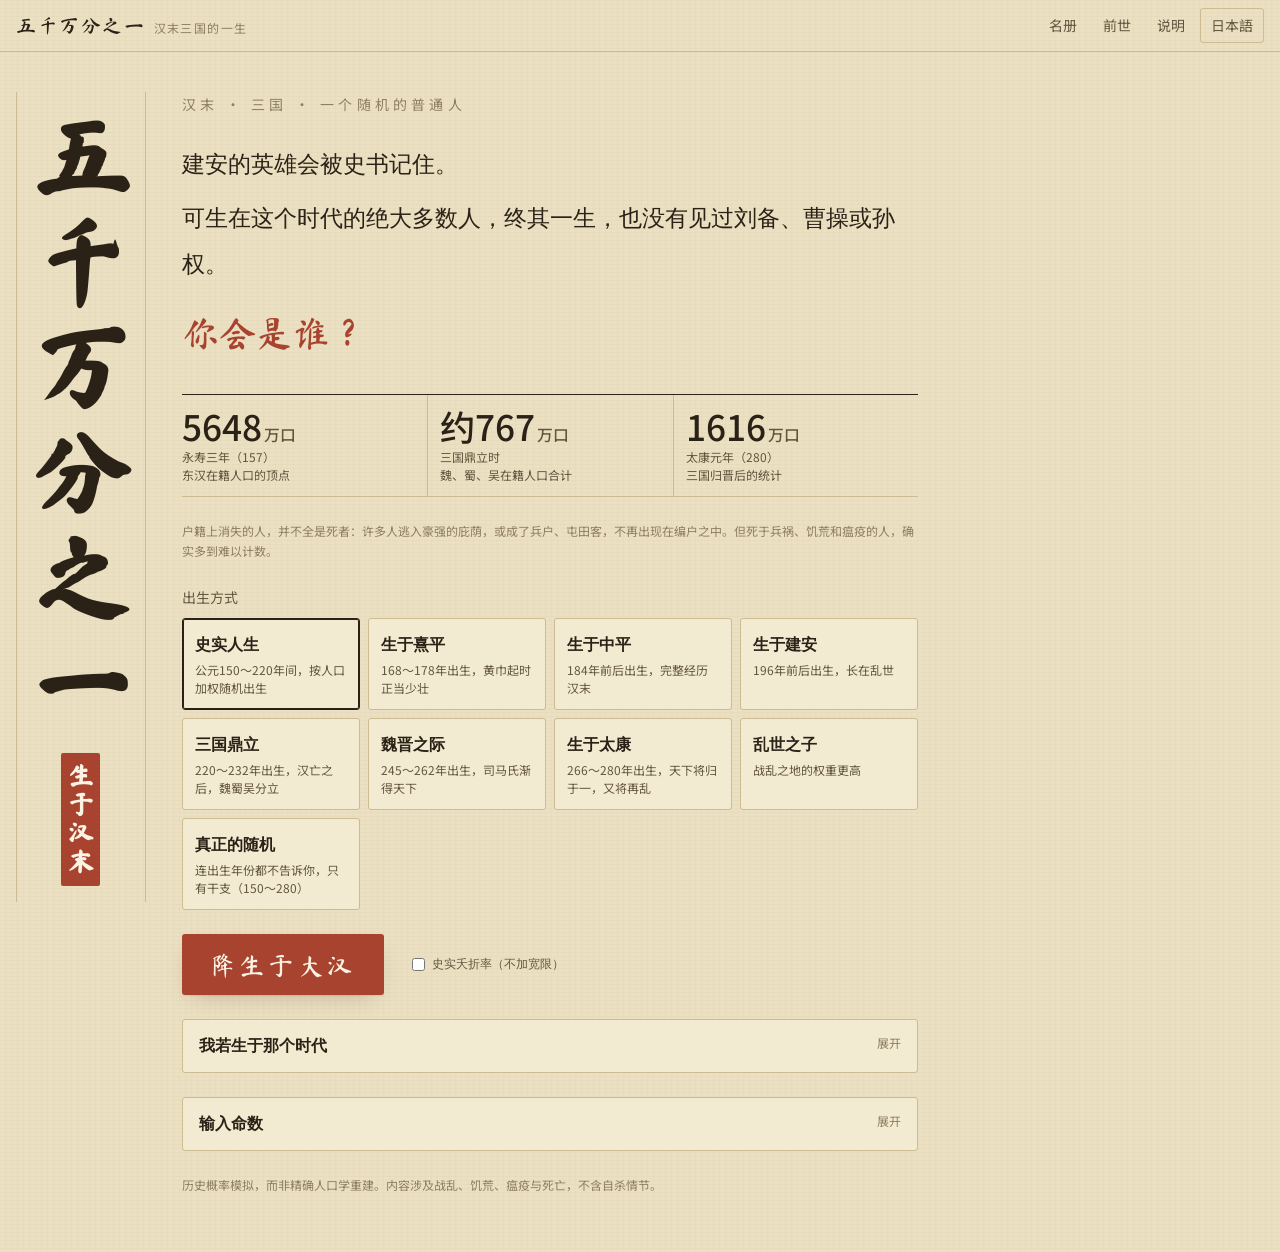
==== commit 11cac08c: "Japanese version: translation rules, source chunks, language link in header Co-Authored-By: Claude O" ====
--- a/index.html
+++ b/index.html
@@ -20,6 +20,7 @@
       <button type="button" id="btn-codex">名册</button>
       <button type="button" id="btn-lives">前世</button>
       <button type="button" id="btn-about">说明</button>
+      <a class="lang" id="lang-link" href="ja/index.html" lang="ja" hreflang="ja">日本語</a>
     </nav>
   </div>
 </header>
@@ -202,7 +203,7 @@
           </div>
         </aside>
         <section class="pane chron-pane" aria-label="编年">
-          <div class="chron-tools"><span>编年</span><button type="button" class="ghost" id="chron-order" title="切换编年的排列方向">最新在下 ⇅</button></div>
+          <div class="chron-tools"><span>编年</span><button type="button" class="ghost" id="chron-order" title="切换编年的排列方向">最新在上 ⇅</button></div>
           <div class="chron" id="chron" aria-live="polite"></div>
         </section>
         <aside class="pane side" aria-label="舆图">
--- a/css/style.css
+++ b/css/style.css
@@ -87,6 +87,8 @@
   font-family: var(--font-ui); font-size: var(--t-sm); background: none; border: 1px solid transparent; border-radius: 3px; padding: 4px 10px; color: var(--ink-2);
 }
 .nav button:hover, .ghost:hover { border-color: var(--rule); color: var(--ink); }
+.nav a.lang { font-family: var(--font-ui); font-size: var(--t-sm); padding: 4px 10px; border: 1px solid var(--rule); border-radius: 3px; color: var(--ink-2); text-decoration: none; }
+.nav a.lang:hover { color: var(--ink); border-color: var(--ink-3, var(--rule)); }
 
 .screen { padding-block: var(--s-5) var(--s-7); }
 
